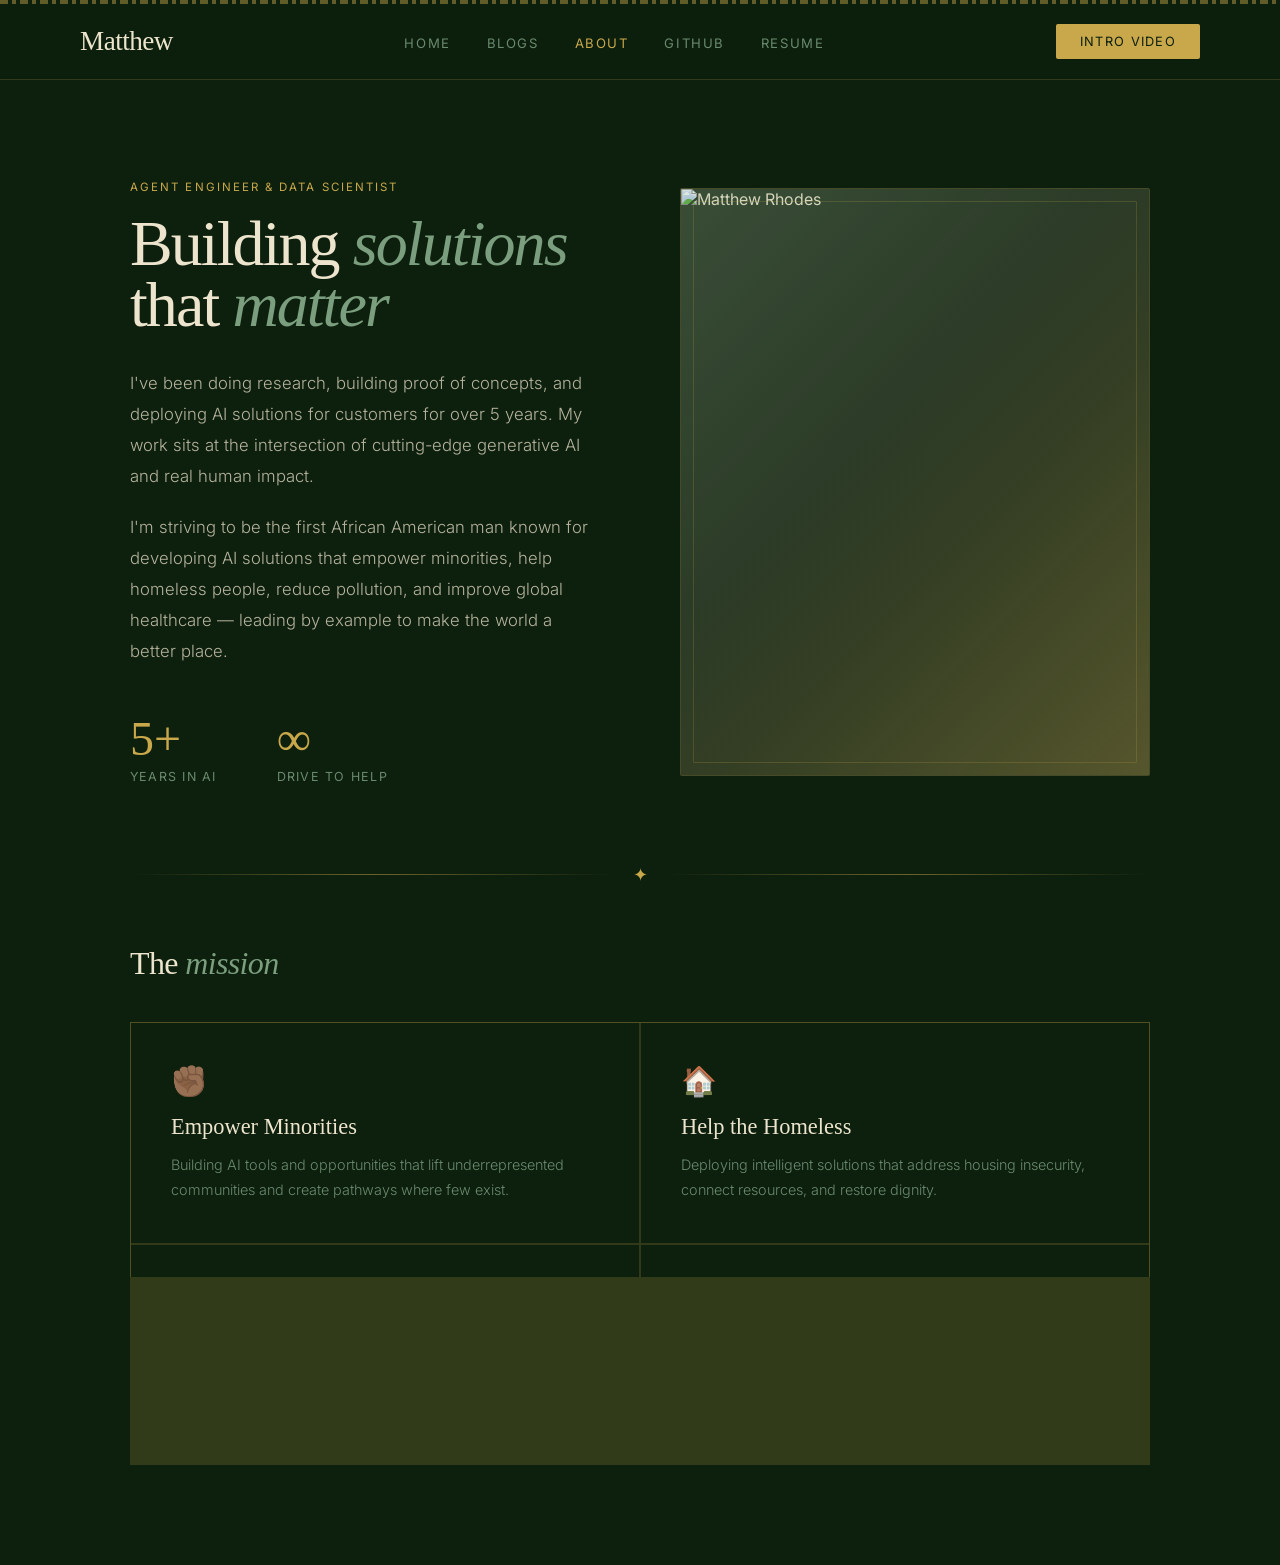
==== design_handoff_matthew_website/about.html @ b2d7cadd "Initial site" ====
<!DOCTYPE html>
<html lang="en">
<head>
  <meta charset="UTF-8" />
  <meta name="viewport" content="width=device-width, initial-scale=1.0" />
  <title>About — Matthew</title>
  <link rel="stylesheet" href="greek-shared.css" />
  <style>
    .hero-section {
      display: grid;
      grid-template-columns: 1fr 1fr;
      gap: 80px;
      align-items: center;
      padding: 100px 40px 80px;
      max-width: 1100px;
      margin: 0 auto;
    }
    @media (max-width: 768px) {
      .hero-section { grid-template-columns: 1fr; gap: 48px; padding: 60px 24px; }
    }

    .hero-left { }

    .eyebrow {
      font-size: 0.72rem;
      text-transform: uppercase;
      letter-spacing: 0.18em;
      color: var(--gold);
      margin-bottom: 20px;
    }

    h1 {
      font-family: var(--font-d);
      font-size: clamp(3rem, 5vw, 4.5rem);
      font-weight: 400;
      line-height: 0.95;
      letter-spacing: -0.03em;
      color: var(--cream);
      margin-bottom: 32px;
    }
    h1 em {
      font-style: italic;
      color: var(--sage);
    }

    .bio {
      font-size: 1.05rem;
      line-height: 1.85;
      color: rgba(236, 228, 204, 0.75);
      font-weight: 300;
    }
    .bio + .bio { margin-top: 20px; }

    /* Portrait placeholder */
    .portrait {
      aspect-ratio: 4/5;
      background: var(--surface2);
      border: 1px solid var(--border);
      border-radius: 2px;
      display: flex;
      align-items: center;
      justify-content: center;
      position: relative;
      overflow: hidden;
    }
    .portrait::before {
      content: '';
      position: absolute;
      inset: 0;
      background:
        linear-gradient(135deg, var(--sage-dim) 0%, transparent 60%),
        linear-gradient(315deg, var(--gold-dim) 0%, transparent 60%);
    }
    .portrait-inner {
      text-align: center;
      position: relative;
      z-index: 1;
    }
    .portrait-inner svg {
      width: 80px;
      height: 80px;
      opacity: 0.3;
      color: var(--gold);
    }
    .portrait-inner p {
      font-size: 0.72rem;
      text-transform: uppercase;
      letter-spacing: 0.12em;
      color: var(--muted);
      margin-top: 12px;
    }
    .portrait img {
      width: 100%;
      height: 100%;
      object-fit: cover;
      object-position: top center;
      display: block;
    }

    /* Corner ornaments */
    .portrait::after {
      content: '';
      position: absolute;
      top: 12px; left: 12px; right: 12px; bottom: 12px;
      border: 1px solid var(--border);
      border-radius: 1px;
      pointer-events: none;
    }

    /* Mission section */
    .mission-section {
      max-width: 1100px;
      margin: 0 auto;
      padding: 0 40px 100px;
    }
    .divider {
      border: none;
      border-top: 1px solid var(--border);
      margin: 60px 0;
    }
    .mission-grid {
      display: grid;
      grid-template-columns: repeat(2, 1fr);
      gap: 2px;
      background: var(--border);
      border: 1px solid var(--border);
    }
    @media (max-width: 640px) {
      .mission-grid { grid-template-columns: 1fr; }
    }
    .mission-card {
      background: var(--bg);
      padding: 40px;
      transition: background 0.3s;
    }
    .mission-card:hover { background: var(--surface); }
    .mission-icon {
      font-size: 1.8rem;
      margin-bottom: 16px;
      filter: grayscale(0.3);
    }
    .mission-card h3 {
      font-family: var(--font-d);
      font-size: 1.4rem;
      font-weight: 500;
      color: var(--cream);
      margin-bottom: 12px;
    }
    .mission-card p {
      font-size: 0.9rem;
      line-height: 1.75;
      color: var(--muted);
      font-weight: 300;
    }

    /* Stats */
    .stats {
      display: flex;
      gap: 60px;
      margin-top: 48px;
      flex-wrap: wrap;
    }
    .stat-item {}
    .stat-num {
      font-family: var(--font-d);
      font-size: 3rem;
      font-weight: 400;
      color: var(--gold);
      line-height: 1;
    }
    .stat-label {
      font-size: 0.78rem;
      text-transform: uppercase;
      letter-spacing: 0.1em;
      color: var(--muted);
      margin-top: 6px;
    }

    .section-title {
      font-family: var(--font-d);
      font-size: 2rem;
      font-weight: 400;
      color: var(--cream);
      margin-bottom: 40px;
      letter-spacing: -0.02em;
    }
    .section-title em {
      font-style: italic;
      color: var(--sage);
    }
  </style>
</head>
<body>

  <div class="greek-key-top"></div>

  <nav>
    <div class="nav-inner">
      <a href="index.html" class="logo">Matthew</a>
      <ul class="nav-links">
        <li><a href="index.html">Home</a></li>
        <li><a href="blogs.html">Blogs</a></li>
        <li><a href="about.html" class="active">About</a></li>
        <li><a href="https://github.com/MatthewCodes" target="_blank">Github</a></li>
        <li><a href="resume.html">Resume</a></li>
      </ul>
      <a href="#" class="nav-cta">Intro Video</a>
    </div>
  </nav>

  <section class="hero-section">
    <div class="hero-left">
      <p class="eyebrow anim">Agent Engineer &amp; Data Scientist</p>
      <h1 class="anim anim-1">Building <em>solutions</em> that <em>matter</em></h1>
      <p class="bio anim anim-2">
        I've been doing research, building proof of concepts, and deploying AI solutions for customers for over 5 years. My work sits at the intersection of cutting-edge generative AI and real human impact.
      </p>
      <p class="bio anim anim-3">
        I'm striving to be the first African American man known for developing AI solutions that empower minorities, help homeless people, reduce pollution, and improve global healthcare — leading by example to make the world a better place.
      </p>
      <div class="stats anim anim-4">
        <div class="stat-item">
          <div class="stat-num">5+</div>
          <div class="stat-label">Years in AI</div>
        </div>
        <div class="stat-item">
          <div class="stat-num">∞</div>
          <div class="stat-label">Drive to Help</div>
        </div>
      </div>
    </div>
    <div class="portrait anim anim-2">
      <img src="uploads/IMG_2103.JPG" alt="Matthew Rhodes" />
    </div>
  </section>

  <section class="mission-section">
    <div class="ornament anim">✦</div>
    <div style="height: 60px;"></div>

    <h2 class="section-title anim">The <em>mission</em></h2>

    <div class="mission-grid anim anim-1">
      <div class="mission-card">
        <div class="mission-icon">✊🏾</div>
        <h3>Empower Minorities</h3>
        <p>Building AI tools and opportunities that lift underrepresented communities and create pathways where few exist.</p>
      </div>
      <div class="mission-card">
        <div class="mission-icon">🏠</div>
        <h3>Help the Homeless</h3>
        <p>Deploying intelligent solutions that address housing insecurity, connect resources, and restore dignity.</p>
      </div>
      <div class="mission-card">
        <div class="mission-icon">🌿</div>
        <h3>Reduce Pollution</h3>
        <p>Harnessing data science to model, monitor, and meaningfully reduce environmental harm at scale.</p>
      </div>
      <div class="mission-card">
        <div class="mission-icon">🩺</div>
        <h3>Improve Healthcare</h3>
        <p>Using generative AI to democratize access to quality health information, diagnosis support, and care coordination.</p>
      </div>
    </div>
  </section>

</body>
</html>
---- design_handoff_matthew_website/greek-shared.css ----
/* ── SHARED GREEK AESTHETIC ── */
@import url('https://fonts.googleapis.com/css2?family=Cormorant+Garant:ital,wght@0,400;0,500;0,600;1,400;1,600&family=Inter:wght@300;400;500&display=swap');

*, *::before, *::after { box-sizing: border-box; margin: 0; padding: 0; }

:root {
  --bg:        #0d1f0d;
  --bg2:       #111f11;
  --surface:   rgba(205, 195, 165, 0.07);
  --surface2:  rgba(205, 195, 165, 0.12);
  --gold:      #c8a84b;
  --gold-dim:  rgba(200, 168, 75, 0.3);
  --cream:     #ece4cc;
  --sage:      #7a9e7e;
  --sage-dim:  rgba(122, 158, 126, 0.25);
  --muted:     #6a8a6e;
  --border:    rgba(200, 168, 75, 0.2);
  --font-d:    'Cormorant Garant', serif;
  --font-b:    'Inter', sans-serif;
}

html, body {
  min-height: 100vh;
  background: var(--bg);
  color: var(--cream);
  font-family: var(--font-b);
  -webkit-font-smoothing: antialiased;
}

/* ── GREEK KEY BORDER ── */
.greek-key-top {
  width: 100%;
  height: 4px;
  background:
    repeating-linear-gradient(
      90deg,
      var(--gold) 0px, var(--gold) 8px,
      transparent 8px, transparent 12px,
      var(--gold) 12px, var(--gold) 16px,
      transparent 16px, transparent 20px
    );
  opacity: 0.45;
}

/* ── NAV ── */
nav {
  position: sticky;
  top: 0;
  z-index: 100;
  background: rgba(13, 31, 13, 0.88);
  backdrop-filter: blur(12px);
  -webkit-backdrop-filter: blur(12px);
  border-bottom: 1px solid var(--border);
}
.nav-inner {
  display: flex;
  justify-content: space-between;
  align-items: center;
  padding: 20px 40px;
  max-width: 1200px;
  margin: 0 auto;
}
.logo {
  font-family: var(--font-d);
  font-size: 1.7rem;
  color: var(--cream);
  letter-spacing: -0.02em;
  text-decoration: none;
}
.logo span { color: var(--gold); }
.nav-links {
  display: flex;
  gap: 36px;
  list-style: none;
}
.nav-links a {
  font-size: 0.82rem;
  text-transform: uppercase;
  letter-spacing: 0.12em;
  color: var(--muted);
  text-decoration: none;
  transition: color 0.2s;
}
.nav-links a:hover, .nav-links a.active { color: var(--gold); }
.nav-cta {
  font-family: var(--font-b);
  font-size: 0.8rem;
  text-transform: uppercase;
  letter-spacing: 0.1em;
  color: var(--bg);
  background: var(--gold);
  border: none;
  cursor: pointer;
  border-radius: 2px;
  padding: 10px 24px;
  transition: opacity 0.2s;
  text-decoration: none;
}
.nav-cta:hover { opacity: 0.85; }

/* ── ORNAMENT ── */
.ornament {
  display: flex;
  align-items: center;
  gap: 16px;
  color: var(--gold);
  opacity: 0.6;
  font-size: 1.1rem;
}
.ornament::before, .ornament::after {
  content: '';
  flex: 1;
  height: 1px;
  background: linear-gradient(90deg, transparent, var(--gold), transparent);
  opacity: 0.5;
}

/* ── PAGE WRAPPER ── */
.page-wrapper {
  max-width: 1100px;
  margin: 0 auto;
  padding: 80px 40px;
}

/* ── ANIMATIONS ── */
@keyframes fade-up {
  from { opacity: 0; transform: translateY(20px); }
  to   { opacity: 1; transform: translateY(0); }
}
.anim { animation: fade-up 0.7s ease-out both; }
.anim-1 { animation-delay: 0.1s; }
.anim-2 { animation-delay: 0.2s; }
.anim-3 { animation-delay: 0.3s; }
.anim-4 { animation-delay: 0.4s; }
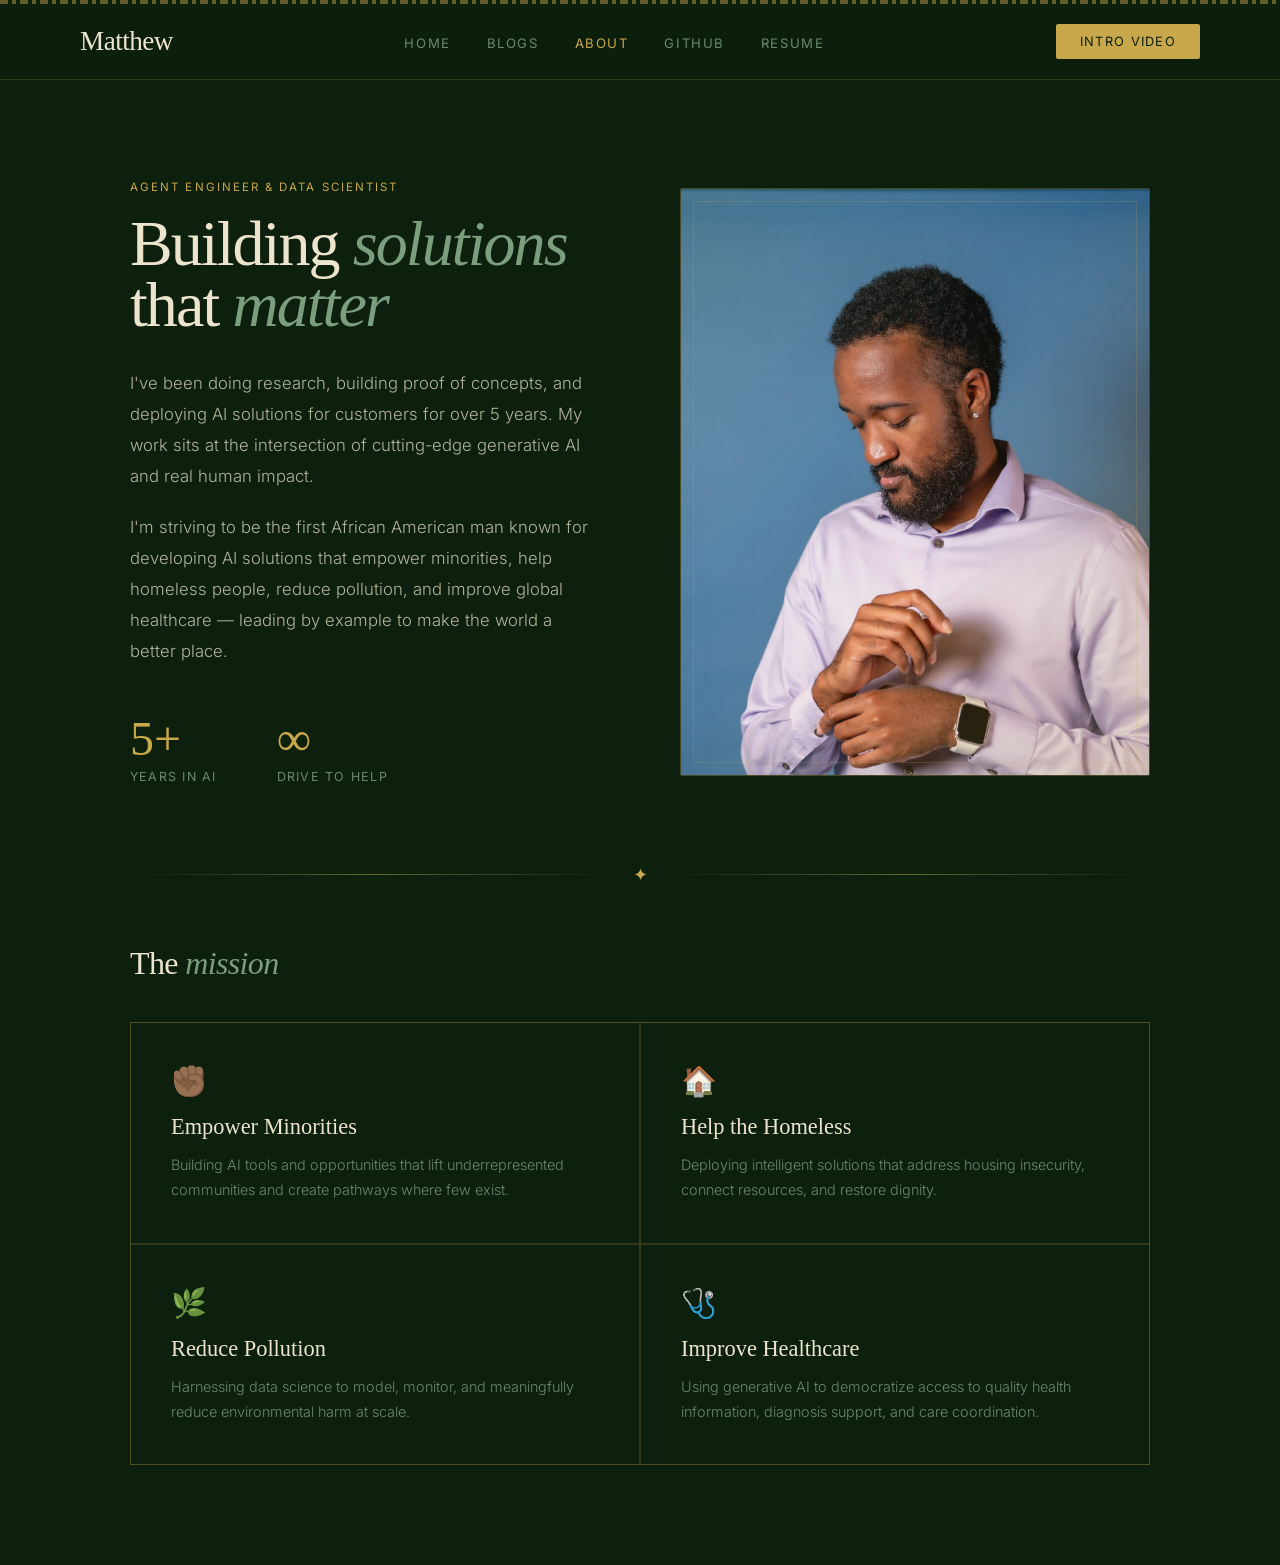
==== commit 97ecc808: "Fixed profile picture and resume link" ====
--- a/design_handoff_matthew_website/about.html
+++ b/design_handoff_matthew_website/about.html
@@ -230,7 +230,7 @@
       </div>
     </div>
     <div class="portrait anim anim-2">
-      <img src="uploads/IMG_2103.JPG" alt="Matthew Rhodes" />
+      <img src="assets/IMG_2103.JPG" alt="Matthew Rhodes" />
     </div>
   </section>
 
